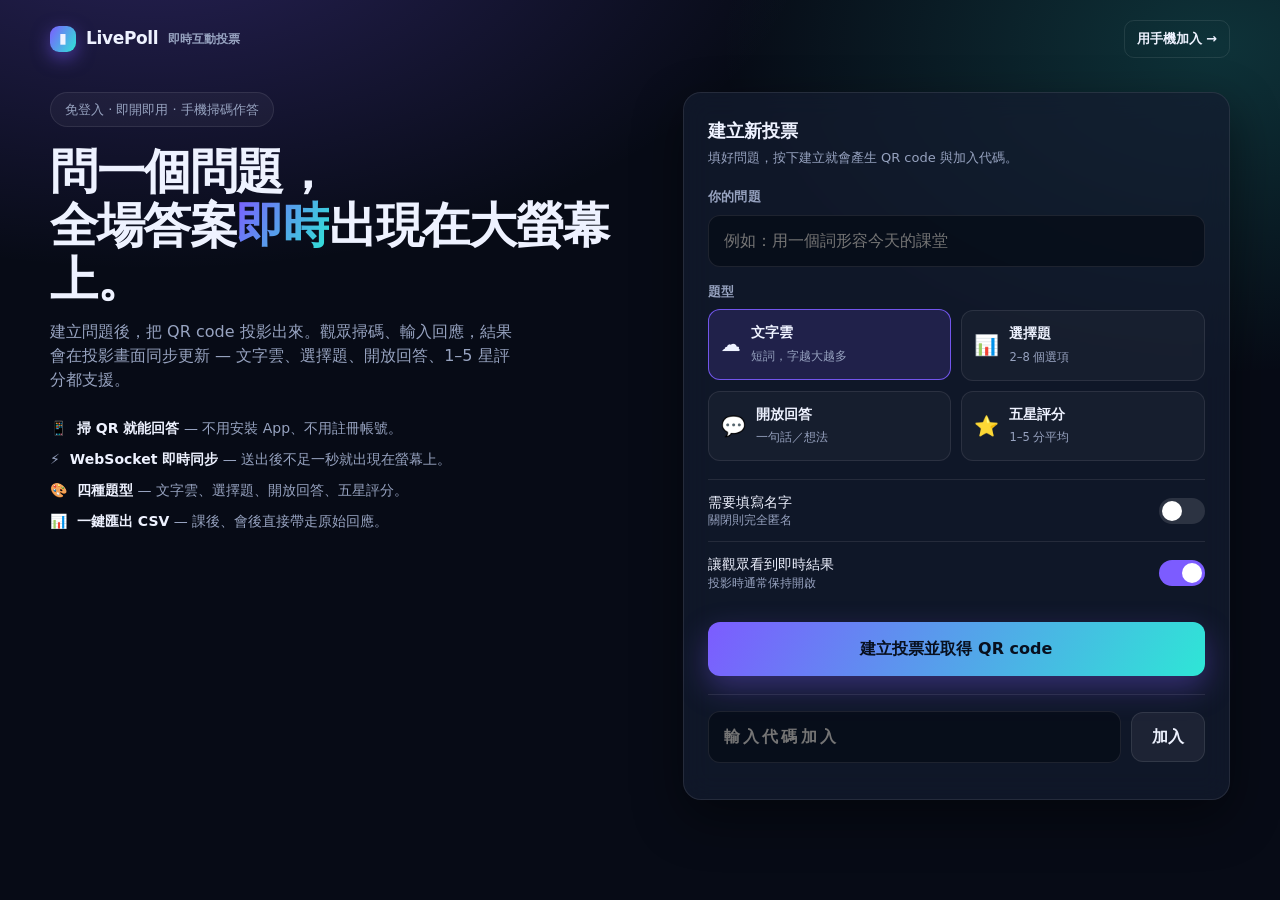
==== vote.html @ e7435f52 "LivePoll: realtime QR polling site (Mentimeter-style)" ====
<!DOCTYPE html>
<html lang="zh-Hant">
<head>
<meta charset="utf-8">
<meta name="viewport" content="width=device-width, initial-scale=1, viewport-fit=cover, maximum-scale=1">
<title>回答 · LivePoll</title>
<meta name="description" content="掃碼進來的回答頁面。">
<meta name="theme-color" content="#070b16">
<link rel="icon" href="data:image/svg+xml,%3Csvg xmlns='http://www.w3.org/2000/svg' viewBox='0 0 32 32'%3E%3Crect width='32' height='32' rx='9' fill='%237c5cff'/%3E%3Cpath d='M9 20l4.5-9L18 20l5-10' stroke='%23fff' stroke-width='3' fill='none' stroke-linecap='round' stroke-linejoin='round'/%3E%3C/svg%3E">
<link rel="stylesheet" href="assets/style.css">
</head>
<body>
<div class="vote">
  <header class="vote-top">
    <a class="brand" href="index.html"><span class="dot">▮</span>LivePoll</a>
    <span class="status" id="status"><i></i><em>連線中…</em></span>
  </header>

  <div class="card vote-card" id="card">
    <div id="loading" style="text-align:center;padding:26px 0;">
      <div class="spinner"></div>
      <p class="hint" style="margin:0;">正在連接投票…</p>
    </div>

    <div id="body" hidden>
      <h1 class="vote-q" id="question"></h1>
      <p class="vote-meta" id="meta"></p>

      <div id="form">
        <label class="field" id="nameField">
          <span id="nameLabel">你的名字（選填）</span>
          <input class="input" id="name" maxlength="24" autocomplete="name" placeholder="讓主持人認得你">
        </label>

        <div id="answerArea"></div>

        <button class="btn primary" id="submit" type="button" style="width:100%;padding:15px;margin-top:14px;">送出答案</button>
        <p class="hint" id="formHint" style="text-align:center;margin:10px 0 0;"></p>
      </div>

      <div id="done" class="done" hidden>
        <div class="check">✓</div>
        <h2>已送出，謝謝！</h2>
        <p class="mine" id="mine"></p>
        <div style="display:flex;gap:10px;justify-content:center;flex-wrap:wrap;">
          <button class="btn small" id="edit" type="button">修改答案</button>
          <span class="pill" id="ppl">已有 0 人回應</span>
        </div>
      </div>

      <div class="mini" id="mini" hidden>
        <h3>即時結果</h3>
        <div id="miniBody"></div>
      </div>
    </div>

    <div id="error" hidden style="text-align:center;padding:20px 0;">
      <p style="font-size:34px;margin:0 0 6px;">🔍</p>
      <h2 style="margin:0 0 6px;font-size:19px;">找不到這場投票</h2>
      <p class="hint" id="errText" style="margin:0 0 16px;">請確認代碼是否正確，或請主持人重新投影 QR code。</p>
      <a class="btn primary" href="index.html">回首頁</a>
    </div>
  </div>

  <footer class="vote-foot">
    <span id="foot">即時互動投票 · 你的答案會即時出現在大螢幕上</span>
  </footer>
</div>

<script src="assets/vendor/mqtt.min.js"></script>
<script src="assets/core.js"></script>
<script src="assets/net.js"></script>
<script src="assets/vote.js"></script>
</body>
</html>
---- assets/style.css ----
:root {
  --bg: #070b16;
  --bg-soft: #0d1424;
  --card: rgba(20, 28, 48, 0.72);
  --line: rgba(255, 255, 255, 0.09);
  --txt: #eef2ff;
  --muted: #97a3c0;
  --violet: #7c5cff;
  --cyan: #2ee6d6;
  --pink: #ff5c8a;
  --amber: #ffb547;
  --green: #35d07f;
  --grad: linear-gradient(120deg, #7c5cff 0%, #2ee6d6 100%);
  --radius: 18px;
  --shadow: 0 18px 50px rgba(0, 0, 0, 0.45);
}

* { box-sizing: border-box; }

html, body { height: 100%; }

body {
  margin: 0;
  background:
    radial-gradient(1100px 600px at 12% -10%, rgba(124, 92, 255, 0.28), transparent 60%),
    radial-gradient(900px 600px at 95% 5%, rgba(46, 230, 214, 0.18), transparent 55%),
    var(--bg);
  color: var(--txt);
  font-family: "Inter", "PingFang TC", "Microsoft JhengHei", "Noto Sans TC", system-ui, -apple-system, "Segoe UI", sans-serif;
  -webkit-font-smoothing: antialiased;
  line-height: 1.5;
}

a { color: var(--cyan); }

button, input, textarea, select {
  font: inherit;
  color: inherit;
}

.wrap {
  width: min(1180px, 100% - 32px);
  margin: 0 auto;
}

/* ---------- shared bits ---------- */
.brand {
  display: inline-flex;
  align-items: center;
  gap: 10px;
  font-weight: 800;
  letter-spacing: -0.02em;
  text-decoration: none;
  color: var(--txt);
  font-size: 17px;
}
.brand .dot {
  width: 26px; height: 26px; border-radius: 9px;
  background: var(--grad);
  box-shadow: 0 6px 18px rgba(124, 92, 255, 0.5);
  display: grid; place-items: center;
  font-size: 14px;
}
.brand small { color: var(--muted); font-weight: 600; font-size: 12px; letter-spacing: 0; }

.pill {
  display: inline-flex; align-items: center; gap: 8px;
  padding: 7px 14px; border-radius: 999px;
  border: 1px solid var(--line);
  background: rgba(255, 255, 255, 0.04);
  font-size: 13px; color: var(--muted);
}

.card {
  background: var(--card);
  border: 1px solid var(--line);
  border-radius: var(--radius);
  box-shadow: var(--shadow);
  backdrop-filter: blur(14px);
}

.btn {
  display: inline-flex; align-items: center; justify-content: center; gap: 8px;
  padding: 12px 20px;
  border-radius: 12px;
  border: 1px solid var(--line);
  background: rgba(255, 255, 255, 0.06);
  color: var(--txt);
  font-weight: 650;
  cursor: pointer;
  transition: transform 0.15s ease, background 0.2s ease, border-color 0.2s ease, opacity 0.2s;
  text-decoration: none;
  white-space: nowrap;
}
.btn:hover { background: rgba(255, 255, 255, 0.12); }
.btn:active { transform: translateY(1px) scale(0.995); }
.btn:disabled { opacity: 0.45; cursor: not-allowed; }
.btn.primary {
  background: var(--grad);
  border: none;
  color: #08101f;
  font-weight: 800;
  box-shadow: 0 12px 30px rgba(124, 92, 255, 0.35);
}
.btn.primary:hover { filter: brightness(1.06); }
.btn.ghost { background: transparent; }
.btn.small { padding: 8px 12px; font-size: 13px; border-radius: 10px; }

.field { display: block; margin-bottom: 16px; }
.field > span {
  display: block; margin-bottom: 8px;
  font-size: 13px; font-weight: 650; color: var(--muted);
  letter-spacing: 0.02em;
}
.input, .textarea {
  width: 100%;
  padding: 13px 15px;
  border-radius: 12px;
  border: 1px solid var(--line);
  background: rgba(6, 10, 20, 0.65);
  color: var(--txt);
  outline: none;
  transition: border-color 0.15s, box-shadow 0.15s;
}
.input:focus, .textarea:focus {
  border-color: rgba(124, 92, 255, 0.8);
  box-shadow: 0 0 0 4px rgba(124, 92, 255, 0.16);
}
.textarea { min-height: 96px; resize: vertical; }
.hint { color: var(--muted); font-size: 12.5px; }

.status {
  display: inline-flex; align-items: center; gap: 7px;
  font-size: 12.5px; color: var(--muted);
}
.status i {
  width: 8px; height: 8px; border-radius: 50%;
  background: var(--amber); box-shadow: 0 0 0 3px rgba(255, 181, 71, 0.16);
}
.status.live i { background: var(--green); box-shadow: 0 0 0 3px rgba(53, 208, 127, 0.18); }
.status.off i { background: var(--pink); box-shadow: 0 0 0 3px rgba(255, 92, 138, 0.18); }

/* ---------- landing ---------- */
.topbar {
  display: flex; align-items: center; justify-content: space-between;
  gap: 16px; padding: 20px 0 8px;
}
.hero {
  display: grid; grid-template-columns: 1.05fr 0.95fr;
  gap: 28px; align-items: start;
  padding: 26px 0 60px;
}
.hero h1 {
  font-size: clamp(30px, 4.2vw, 48px);
  line-height: 1.12;
  letter-spacing: -0.03em;
  margin: 18px 0 14px;
}
.hero h1 em { font-style: normal; background: var(--grad); -webkit-background-clip: text; background-clip: text; color: transparent; }
.hero p.lead { color: var(--muted); font-size: 16px; max-width: 46ch; margin: 0 0 26px; }
.feats { display: grid; gap: 10px; margin: 26px 0 0; padding: 0; list-style: none; }
.feats li { display: flex; gap: 10px; color: var(--muted); font-size: 14px; }
.feats li b { color: var(--txt); font-weight: 650; }
.feats li span.ico { flex: 0 0 auto; }

.builder { padding: 24px; }
.builder h2 { margin: 0 0 4px; font-size: 18px; }
.builder .sub { color: var(--muted); font-size: 13px; margin: 0 0 20px; }

.types { display: grid; grid-template-columns: repeat(2, 1fr); gap: 10px; margin-bottom: 18px; }
.type-opt {
  position: relative;
  display: flex; gap: 10px; align-items: center;
  padding: 12px;
  border-radius: 12px;
  border: 1px solid var(--line);
  background: rgba(255, 255, 255, 0.03);
  cursor: pointer;
  transition: border-color 0.15s, background 0.15s, transform 0.15s;
}
.type-opt:hover { background: rgba(255, 255, 255, 0.07); }
.type-opt input { position: absolute; opacity: 0; pointer-events: none; }
.type-opt .em { font-size: 20px; }
.type-opt b { display: block; font-size: 13.5px; }
.type-opt small { color: var(--muted); font-size: 11.5px; }
.type-opt:has(input:checked) {
  border-color: rgba(124, 92, 255, 0.9);
  background: rgba(124, 92, 255, 0.16);
  transform: translateY(-1px);
}

.opt-rows { display: grid; gap: 8px; margin-bottom: 8px; }
.opt-row { display: flex; gap: 8px; align-items: center; }
.opt-row .input { padding: 10px 13px; }
.opt-row .rm {
  width: 34px; height: 34px; flex: 0 0 auto;
  border-radius: 10px; border: 1px solid var(--line);
  background: transparent; color: var(--muted); cursor: pointer;
  font-size: 16px; line-height: 1;
}
.opt-row .rm:hover { color: var(--pink); border-color: rgba(255, 92, 138, 0.5); }

.toggle-row {
  display: flex; align-items: center; justify-content: space-between;
  gap: 14px; padding: 12px 0; border-top: 1px solid var(--line);
}
.toggle-row p { margin: 0; font-size: 13.5px; }
.toggle-row p small { display: block; color: var(--muted); font-size: 11.5px; }
.switch { position: relative; width: 46px; height: 26px; flex: 0 0 auto; }
.switch input { position: absolute; opacity: 0; width: 100%; height: 100%; margin: 0; cursor: pointer; }
.switch i {
  position: absolute; inset: 0; border-radius: 999px;
  background: rgba(255, 255, 255, 0.12); transition: background 0.2s;
}
.switch i::after {
  content: ""; position: absolute; top: 3px; left: 3px;
  width: 20px; height: 20px; border-radius: 50%;
  background: #fff; transition: transform 0.2s;
}
.switch input:checked + i { background: var(--violet); }
.switch input:checked + i::after { transform: translateX(20px); }

.join-strip {
  margin-top: 18px; padding-top: 16px; border-top: 1px solid var(--line);
  display: flex; gap: 10px; align-items: center; flex-wrap: wrap;
}
.join-strip .input { flex: 1 1 160px; text-transform: uppercase; letter-spacing: 0.2em; font-weight: 700; }

/* ---------- host ---------- */
.host {
  min-height: 100vh;
  display: flex; flex-direction: column;
  padding: 18px clamp(16px, 3vw, 34px) 26px;
}
.host-top {
  display: flex; align-items: center; justify-content: space-between;
  gap: 18px; flex-wrap: wrap;
}
.host-top .right { display: flex; align-items: center; gap: 10px; flex-wrap: wrap; }

.host-grid {
  flex: 1;
  display: grid;
  grid-template-columns: minmax(230px, 300px) 1fr;
  gap: clamp(16px, 2.4vw, 30px);
  margin-top: clamp(14px, 2vw, 26px);
  align-items: start;
}
.side { display: grid; gap: 14px; position: sticky; top: 16px; }

.qr-card { padding: 16px; text-align: center; }
.qr-card .qrbox {
  background: #fff; border-radius: 14px; padding: 12px;
  cursor: zoom-in; display: block; width: 100%;
}
.qr-card .qrbox svg { display: block; width: 100%; height: auto; }
.join-url {
  margin: 12px 0 0; font-size: 11.5px; color: var(--muted);
  word-break: break-all; line-height: 1.45;
}
.code-box {
  margin-top: 12px; padding: 10px; border-radius: 12px;
  background: rgba(255, 255, 255, 0.05); border: 1px dashed var(--line);
}
.code-box span { display: block; font-size: 11px; color: var(--muted); letter-spacing: 0.14em; }
.code-box strong {
  display: block; font-size: clamp(24px, 3vw, 32px); letter-spacing: 0.22em;
  font-weight: 800; background: var(--grad);
  -webkit-background-clip: text; background-clip: text; color: transparent;
}
.stat-card { padding: 14px 16px; display: flex; align-items: center; justify-content: space-between; gap: 10px; }
.stat-card .num { font-size: 30px; font-weight: 800; letter-spacing: -0.03em; }
.stat-card .lbl { font-size: 12px; color: var(--muted); }

.stage { min-height: 40vh; }
.stage-head { display: flex; align-items: flex-start; justify-content: space-between; gap: 16px; flex-wrap: wrap; }
.stage-head h1 {
  margin: 0; font-size: clamp(24px, 3.4vw, 44px); line-height: 1.16;
  letter-spacing: -0.02em; max-width: 26ch;
}
.stage-head .tag {
  font-size: 12px; padding: 6px 11px; border-radius: 999px;
  background: rgba(46, 230, 214, 0.13); color: var(--cyan);
  border: 1px solid rgba(46, 230, 214, 0.3); white-space: nowrap;
}

.results { margin-top: clamp(16px, 2.2vw, 26px); }

/* choice bars */
.bars { display: grid; gap: 12px; }
.bar-row { position: relative; }
.bar-row .bar-top {
  display: flex; align-items: baseline; justify-content: space-between; gap: 12px;
  margin-bottom: 7px; font-size: clamp(14px, 1.5vw, 19px);
}
.bar-row .bar-top b { font-weight: 650; }
.bar-row .bar-top span { color: var(--muted); font-variant-numeric: tabular-nums; font-size: 0.8em; }
.bar-track {
  height: clamp(34px, 5.2vh, 56px);
  border-radius: 12px;
  background: rgba(255, 255, 255, 0.05);
  overflow: hidden;
  position: relative;
}
.bar-fill {
  height: 100%; width: 0;
  border-radius: 12px;
  background: var(--grad);
  transition: width 0.55s cubic-bezier(0.22, 1, 0.36, 1);
  box-shadow: 0 0 26px rgba(124, 92, 255, 0.35);
}
.bar-row:nth-child(2) .bar-fill { background: linear-gradient(120deg, #2ee6d6, #35d07f); }
.bar-row:nth-child(3) .bar-fill { background: linear-gradient(120deg, #ffb547, #ff5c8a); }
.bar-row:nth-child(4) .bar-fill { background: linear-gradient(120deg, #5cc8ff, #7c5cff); }
.bar-row:nth-child(5) .bar-fill { background: linear-gradient(120deg, #ff5c8a, #ffb547); }
.bar-row:nth-child(6) .bar-fill { background: linear-gradient(120deg, #35d07f, #2ee6d6); }

/* word cloud */
.cloud {
  display: flex; flex-wrap: wrap; align-items: center; justify-content: center;
  gap: 10px clamp(10px, 1.6vw, 22px);
  padding: clamp(14px, 3vw, 34px);
  min-height: 34vh;
}
.cloud span {
  font-weight: 750;
  line-height: 1.05;
  letter-spacing: -0.02em;
  animation: pop 0.4s cubic-bezier(0.22, 1, 0.36, 1);
  transition: font-size 0.4s ease;
}
@keyframes pop { from { opacity: 0; transform: scale(0.85); } to { opacity: 1; transform: scale(1); } }

/* open responses */
.cards {
  display: grid;
  grid-template-columns: repeat(auto-fill, minmax(min(100%, 300px), 1fr));
  gap: 12px;
  align-content: start;
  max-height: 62vh;
  overflow: auto;
  padding-right: 4px;
}
.msg {
  padding: 13px 15px;
  border-radius: 14px;
  background: rgba(255, 255, 255, 0.05);
  border: 1px solid var(--line);
  animation: rise 0.35s ease;
  word-break: break-word;
}
@keyframes rise { from { opacity: 0; transform: translateY(8px); } to { opacity: 1; transform: none; } }
.msg .who {
  display: flex; align-items: center; gap: 8px;
  font-size: 11.5px; color: var(--muted); margin-bottom: 6px;
}
.msg .who .av {
  width: 20px; height: 20px; border-radius: 50%;
  display: grid; place-items: center;
  font-size: 10px; font-weight: 800; color: #08101f;
  background: var(--grad);
}
.msg p { margin: 0; font-size: clamp(14px, 1.4vw, 17px); }

/* rating */
.rating-wrap { display: grid; grid-template-columns: minmax(140px, 200px) 1fr; gap: clamp(16px, 2.4vw, 32px); align-items: center; }
.avg-num { font-size: clamp(52px, 9vw, 104px); font-weight: 850; letter-spacing: -0.05em; line-height: 1; background: var(--grad); -webkit-background-clip: text; background-clip: text; color: transparent; }
.avg-lbl { color: var(--muted); font-size: 13px; }
.rating-bar { display: grid; grid-template-columns: 26px 1fr 52px; gap: 10px; align-items: center; margin-bottom: 9px; }
.rating-bar .rk { color: var(--muted); font-size: 14px; text-align: right; font-variant-numeric: tabular-nums; }
.rating-bar .rk2 { color: var(--muted); font-size: 12.5px; font-variant-numeric: tabular-nums; }

.empty {
  display: grid; place-items: center; gap: 8px;
  padding: clamp(28px, 6vw, 64px) 20px;
  text-align: center; color: var(--muted);
  border: 1px dashed var(--line); border-radius: var(--radius);
}
.empty .big { font-size: 34px; opacity: 0.8; }
.empty b { color: var(--txt); font-weight: 650; display: block; }

.host-foot {
  margin-top: 18px; display: flex; justify-content: space-between;
  align-items: center; gap: 12px; flex-wrap: wrap;
  color: var(--muted); font-size: 12px;
}

.zoom-overlay {
  position: fixed; inset: 0; z-index: 60;
  background: rgba(4, 7, 14, 0.9);
  display: grid; place-items: center;
  padding: 24px; cursor: zoom-out;
  animation: fade 0.2s ease;
}
@keyframes fade { from { opacity: 0; } to { opacity: 1; } }
.zoom-overlay .qrbox {
  background: #fff; padding: 22px; border-radius: 22px;
  width: min(78vmin, 720px);
}
.zoom-overlay .qrbox svg { width: 100%; height: auto; display: block; }
.zoom-overlay .cap { color: #dfe6ff; text-align: center; margin-top: 14px; font-size: 14px; }

/* ---------- vote ---------- */
.vote {
  min-height: 100vh;
  display: flex; flex-direction: column;
  padding: 16px 14px calc(18px + env(safe-area-inset-bottom));
  max-width: 640px; margin: 0 auto;
}
.vote-top { display: flex; align-items: center; justify-content: space-between; gap: 12px; }
.vote-card { margin-top: 16px; padding: clamp(16px, 4vw, 22px); }
.vote-q { font-size: clamp(20px, 5.4vw, 26px); line-height: 1.25; letter-spacing: -0.02em; margin: 0 0 6px; }
.vote-meta { color: var(--muted); font-size: 12.5px; margin: 0 0 18px; }

.opt-btns { display: grid; gap: 10px; }
.opt-btn {
  display: flex; align-items: center; gap: 12px;
  padding: 16px;
  border-radius: 14px;
  border: 1px solid var(--line);
  background: rgba(255, 255, 255, 0.04);
  font-size: 16px; font-weight: 600; text-align: left;
  cursor: pointer; transition: all 0.15s ease;
  width: 100%;
}
.opt-btn .n {
  width: 26px; height: 26px; flex: 0 0 auto; border-radius: 8px;
  display: grid; place-items: center; font-size: 12px;
  background: rgba(255, 255, 255, 0.08); color: var(--muted);
}
.opt-btn:hover { background: rgba(255, 255, 255, 0.08); }
.opt-btn.sel {
  border-color: rgba(124, 92, 255, 0.95);
  background: rgba(124, 92, 255, 0.18);
  box-shadow: 0 0 0 3px rgba(124, 92, 255, 0.12);
}
.opt-btn.sel .n { background: var(--grad); color: #08101f; }

.stars { display: grid; grid-template-columns: repeat(5, 1fr); gap: 8px; }
.star-btn {
  padding: 14px 0; border-radius: 12px;
  border: 1px solid var(--line); background: rgba(255, 255, 255, 0.04);
  font-size: 22px; font-weight: 800; cursor: pointer;
  transition: all 0.15s;
}
.star-btn small { display: block; font-size: 10px; font-weight: 500; color: var(--muted); margin-top: 2px; }
.star-btn.sel { border-color: rgba(124, 92, 255, 0.95); background: rgba(124, 92, 255, 0.2); }

.done {
  display: grid; gap: 12px; text-align: center;
  padding: 8px 0 4px;
}
.done .check {
  width: 58px; height: 58px; margin: 0 auto; border-radius: 50%;
  display: grid; place-items: center; font-size: 26px;
  background: rgba(53, 208, 127, 0.15); color: var(--green);
  border: 1px solid rgba(53, 208, 127, 0.4);
  animation: pop 0.35s ease;
}
.done h2 { margin: 0; font-size: 20px; }
.done .mine { color: var(--muted); font-size: 14px; word-break: break-word; }
.done .mine b { color: var(--txt); }

.mini { margin-top: 16px; }
.mini h3 { font-size: 12px; text-transform: uppercase; letter-spacing: 0.12em; color: var(--muted); margin: 0 0 10px; }
.mini-row { display: flex; align-items: center; gap: 10px; margin-bottom: 8px; font-size: 13.5px; }
.mini-row .nm { flex: 1 1 auto; min-width: 0; overflow: hidden; text-overflow: ellipsis; white-space: nowrap; }
.mini-row .tr { flex: 0 0 42%; height: 8px; border-radius: 8px; background: rgba(255,255,255,0.07); overflow: hidden; }
.mini-row .tr i { display: block; height: 100%; width: 0; background: var(--grad); transition: width 0.5s ease; }
.mini-row .ct { flex: 0 0 auto; color: var(--muted); font-variant-numeric: tabular-nums; font-size: 12px; }

.vote-foot { margin-top: auto; padding-top: 18px; text-align: center; color: var(--muted); font-size: 11.5px; }

.center-screen {
  min-height: 100vh; display: grid; place-items: center;
  padding: 24px; text-align: center;
}
.center-screen .card { padding: 32px 26px; max-width: 420px; }
.spinner {
  width: 34px; height: 34px; border-radius: 50%; margin: 0 auto 14px;
  border: 3px solid rgba(255, 255, 255, 0.14);
  border-top-color: var(--violet);
  animation: spin 0.9s linear infinite;
}
@keyframes spin { to { transform: rotate(360deg); } }

.toast {
  position: fixed; left: 50%; bottom: 26px; transform: translateX(-50%) translateY(20px);
  background: rgba(16, 22, 38, 0.96); border: 1px solid var(--line);
  padding: 11px 18px; border-radius: 999px; font-size: 13px;
  opacity: 0; pointer-events: none; transition: all 0.25s ease; z-index: 80;
  box-shadow: var(--shadow);
}
.toast.show { opacity: 1; transform: translateX(-50%) translateY(0); }

@media (max-width: 900px) {
  .hero { grid-template-columns: 1fr; gap: 20px; }
  .host-grid { grid-template-columns: 1fr; }
  .side { position: static; grid-template-columns: 1fr 1fr; display: grid; }
  .side .stat-card { grid-column: span 2; }
  .rating-wrap { grid-template-columns: 1fr; }
  .cards { max-height: none; }
}
@media (max-width: 560px) {
  .types { grid-template-columns: 1fr; }
  .side { grid-template-columns: 1fr; }
  .side .stat-card { grid-column: span 1; }
  .host-top .right .btn span.t { display: none; }
}
@media print { body { background: #fff; color: #000; } }
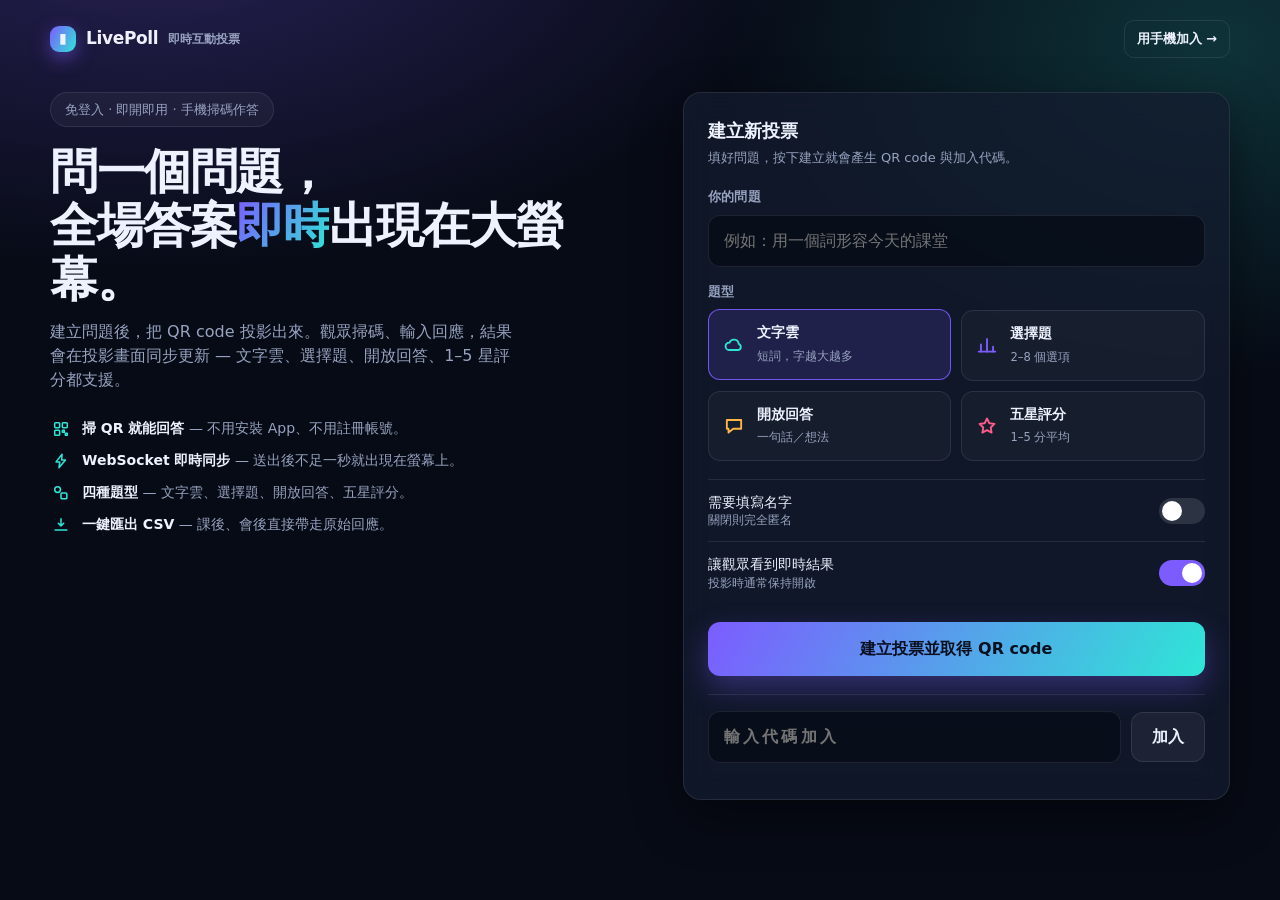
==== commit ef7b6de8: "Fix hidden-state CSS, subscription race, cleared-session revert; replace emoji with SVG icons" ====
--- a/vote.html
+++ b/vote.html
@@ -55,7 +55,7 @@
     </div>
 
     <div id="error" hidden style="text-align:center;padding:20px 0;">
-      <p style="font-size:34px;margin:0 0 6px;">🔍</p>
+      <p style="margin:0 0 10px;color:#97a3c0;"><svg viewBox="0 0 20 20" width="38" height="38" aria-hidden="true" fill="none" stroke="currentColor" stroke-width="1.4" stroke-linecap="round"><circle cx="9" cy="9" r="5.5"/><path d="M13.2 13.2L17 17"/></svg></p>
       <h2 style="margin:0 0 6px;font-size:19px;">找不到這場投票</h2>
       <p class="hint" id="errText" style="margin:0 0 16px;">請確認代碼是否正確，或請主持人重新投影 QR code。</p>
       <a class="btn primary" href="index.html">回首頁</a>
--- a/assets/style.css
+++ b/assets/style.css
@@ -17,6 +17,9 @@
 
 * { box-sizing: border-box; }
 
+/* Utility classes below set display, which would otherwise defeat [hidden]. */
+[hidden] { display: none !important; }
+
 html, body { height: 100%; }
 
 body {
@@ -161,7 +164,17 @@
 .feats { display: grid; gap: 10px; margin: 26px 0 0; padding: 0; list-style: none; }
 .feats li { display: flex; gap: 10px; color: var(--muted); font-size: 14px; }
 .feats li b { color: var(--txt); font-weight: 650; }
-.feats li span.ico { flex: 0 0 auto; }
+.feats li span.ico { flex: 0 0 auto; display: grid; place-items: center; width: 22px; height: 22px; }
+.feats li span.ico svg,
+.type-opt .em svg {
+  display: block;
+  fill: none;
+  stroke: currentColor;
+  stroke-width: 1.7;
+  stroke-linecap: round;
+  stroke-linejoin: round;
+}
+.feats li span.ico { color: var(--cyan); }
 
 .builder { padding: 24px; }
 .builder h2 { margin: 0 0 4px; font-size: 18px; }
@@ -180,7 +193,7 @@
 }
 .type-opt:hover { background: rgba(255, 255, 255, 0.07); }
 .type-opt input { position: absolute; opacity: 0; pointer-events: none; }
-.type-opt .em { font-size: 20px; }
+.type-opt .em { flex: 0 0 auto; width: 26px; height: 26px; display: grid; place-items: center; }
 .type-opt b { display: block; font-size: 13.5px; }
 .type-opt small { color: var(--muted); font-size: 11.5px; }
 .type-opt:has(input:checked) {
@@ -272,7 +285,8 @@
 .stat-card .num { font-size: 30px; font-weight: 800; letter-spacing: -0.03em; }
 .stat-card .lbl { font-size: 12px; color: var(--muted); }
 
-.stage { min-height: 40vh; }
+.stage { min-height: 40vh; display: flex; flex-direction: column; }
+.stage .results { flex: 1; display: flex; flex-direction: column; justify-content: center; }
 .stage-head { display: flex; align-items: flex-start; justify-content: space-between; gap: 16px; flex-wrap: wrap; }
 .stage-head h1 {
   margin: 0; font-size: clamp(24px, 3.4vw, 44px); line-height: 1.16;
@@ -318,9 +332,10 @@
 /* word cloud */
 .cloud {
   display: flex; flex-wrap: wrap; align-items: center; justify-content: center;
-  gap: 10px clamp(10px, 1.6vw, 22px);
+  gap: 10px clamp(12px, 2vw, 30px);
   padding: clamp(14px, 3vw, 34px);
   min-height: 34vh;
+  flex: 1;
 }
 .cloud span {
   font-weight: 750;
